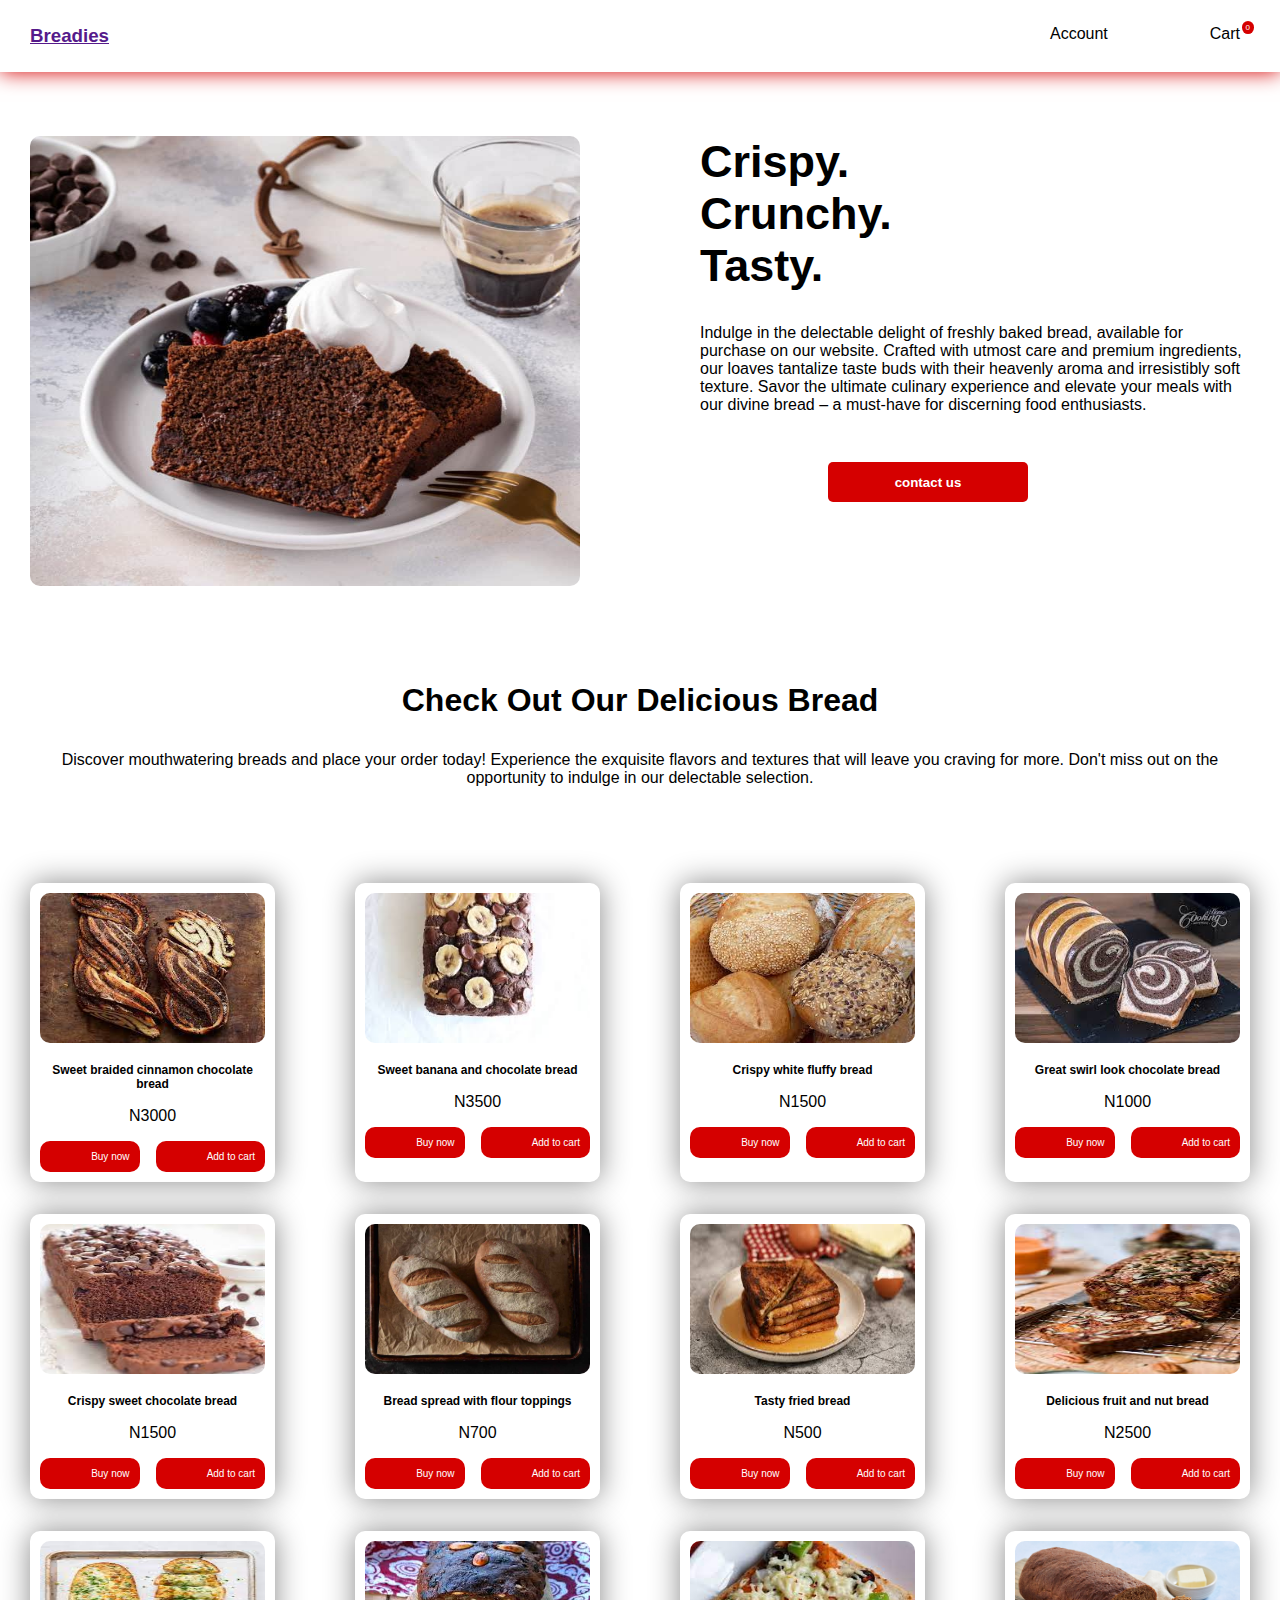
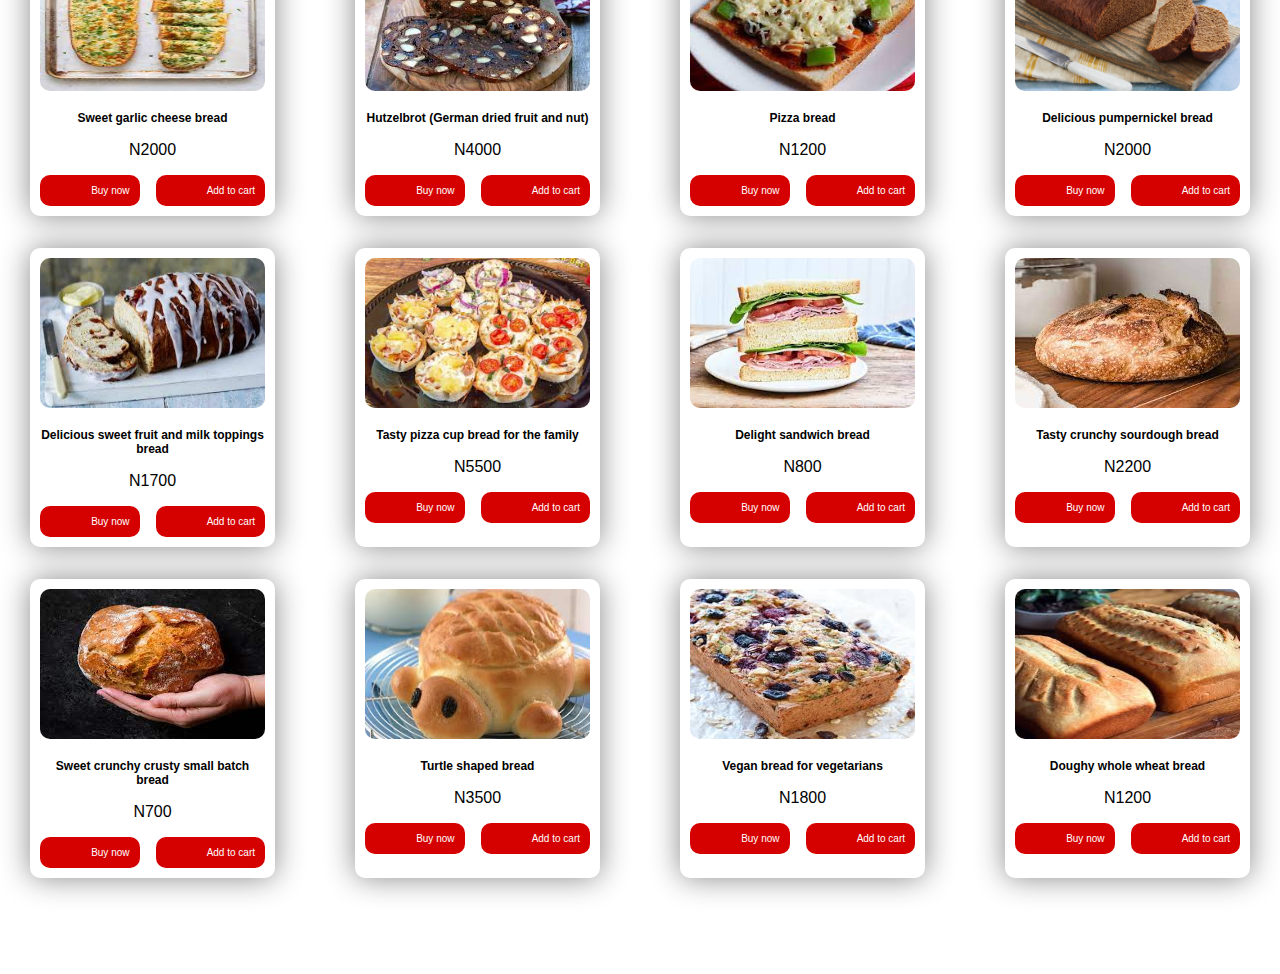
==== index.html @ e0b320e6 "first commit" ====
<!DOCTYPE html>
<html lang="en">

<head>
    <meta charset="UTF-8">
    <meta ="viewport" content="width=device-width, initial-scale=1.0">
    <title>Breadies</title>
    <link rel="stylesheet" href="./style/home.css">
    <link rel="stylesheet" href="https://cdnjs.cloudflare.com/ajax/libs/font-awesome/6.4.0/css/all.min.css"
        integrity="sha512-iecdLmaskl7CVkqkXNQ/ZH/XLlvWZOJyj7Yy7tcenmpD1ypASozpmT/E0iPtmFIB46ZmdtAc9eNBvH0H/ZpiBw=="
        crossorigin="anonymous" referrerpolicy="no-referrer" />
</head>

<body>
    <nav class="nave">
        <div class="logo">
            <h3><a href="">Breadies</a></h3>
            <i class="fa-sharp fa-solid fa-bread-slice"></i>
        </div>
        <div class="user-data">
            <div class="user-account">
                <span>Account</span>
                <i class="fa-solid fa-chevron-down"></i>
                <i class="fa-solid fa-user"></i>
            </div>
            <div class="user-cart">
                <span class="cart-img">Cart</span>
                <i class="fa-solid fa-cart-shopping"></i>
                <span class="cart-count">0</span>
            </div>
        </div>

        <div class="close-modal"></div>

        <div class="dis-user-account">
            <button class="dis-user-signIn">sign in</button>
            <ul class="dis-user-acc-list">
                <li><a href="">My Profile</a></li>
                <li><a href="">Orders</a></li>
            </ul>
        </div>
        <div class="cart-side-bar">
            <div class="items">
                <h3>Items</h3>
                <i class="fa-solid fa-xmark"></i>
            </div>
            <div class="cart-display">
                <div class="cart-display-flex">
                    <img src="./images/chocolate-and-banana.jpeg" alt="">
                    <div class="cart-side-dis">
                        <h5>Banana bread</h5>
                        <span>N3000</span>
                    </div>
                </div>
                <div class="cart-del-or-add">
                    <div class="del">
                        <i class="fa-solid fa-trash"></i>
                        <span>remove</span>
                    </div>
                    <div class="add">
                        <i class="fa-solid fa-minus"></i>
                        <span>O</span>
                        <i class="fa-solid fa-plus"></i>
                    </div>
                </div>
            </div>
            <div class="total">
                <h4>Total:</h4>
                <span>N0</span>
            </div>
            <div class="check-out">
                <button id="checkBtn">checkout(0)</button>
            </div>
        </div>
    </nav>
    <header>
        <div class="head-info">
            <img src="./images/head-bread-cream-toppings.jpg" alt="" class="head-img">
            <div class="head-text">
                <h3>Crispy.</h3>
                <h3>Crunchy.</h3>
                <h3>Tasty.</h3>
                <p>
                    Indulge in the delectable delight of freshly baked bread, available for purchase on our website.
                    Crafted with utmost care and premium ingredients, our loaves tantalize taste buds with their
                    heavenly aroma and irresistibly soft texture. Savor the ultimate culinary experience and elevate
                    your meals with our divine bread – a must-have for discerning food enthusiasts.
                </p>
                <button>contact us</button>
            </div>
        </div>
    </header>
    <main>
        <div class="body-text">
            <h1>Check Out Our Delicious Bread</h1>
            <p>
                Discover mouthwatering breads and place your order today! Experience the exquisite flavors and textures
                that will leave you craving for more. Don't miss out on the opportunity to indulge in our delectable
                selection.
            </p>
        </div>

        <div class="breads">
            <div class="bread-items">
                <img src="./images/braided-cinnamon-chocolate.jpeg" alt="">
                <h3>Sweet braided cinnamon chocolate bread</h3>
                <span>N3000</span>
                <div class="check">
                    <div class="buy">
                        <i class="fa-solid fa-bag-shopping"></i>
                        <p>Buy now</p>
                    </div>
                    <div class="order">
                        <i class="fa-solid fa-cart-shopping"></i>
                        <p>Add to cart</p>
                    </div>
                </div>
            </div>
            <div class="bread-items">
                <img src="./images/chocolate-and-banana.jpeg" alt="">
                <h3>Sweet banana and chocolate bread</h3>
                <span>N3500</span>
                <div class="check">
                    <div class="buy">
                        <i class="fa-solid fa-bag-shopping"></i>
                        <p>Buy now</p>
                    </div>
                    <div class="order">
                        <i class="fa-solid fa-cart-shopping"></i>
                        <p>Add to cart</p>
                    </div>
                </div>
            </div>
            <div class="bread-items">
                <img src="./images/crispy.jpeg" alt="">
                <h3>Crispy white fluffy bread</h3>
                <span>N1500</span>
                <div class="check">
                    <div class="buy">
                        <i class="fa-solid fa-bag-shopping"></i>
                        <p>Buy now</p>
                    </div>
                    <div class="order">
                        <i class="fa-solid fa-cart-shopping"></i>
                        <p>Add to cart</p>
                    </div>
                </div>
            </div>
            <div class="bread-items">
                <img src="./images/chocolate-swirl-milk.jpeg" alt="">
                <h3>Great swirl look chocolate bread</h3>
                <span>N1000</span>
                <div class="check">
                    <div class="buy">
                        <i class="fa-solid fa-bag-shopping"></i>
                        <p>Buy now</p>
                    </div>
                    <div class="order">
                        <i class="fa-solid fa-cart-shopping"></i>
                        <p>Add to cart</p>
                    </div>
                </div>
            </div>
            <div class="bread-items">
                <img src="./images/crispy-chocolate.jpeg" alt="">
                <h3>Crispy sweet chocolate bread</h3>
                <span>N1500</span>
                <div class="check">
                    <div class="buy">
                        <i class="fa-solid fa-bag-shopping"></i>
                        <p>Buy now</p>
                    </div>
                    <div class="order">
                        <i class="fa-solid fa-cart-shopping"></i>
                        <p>Add to cart</p>
                    </div>
                </div>
            </div>
            <div class="bread-items">
                <img src="./images/flour-top.jpg" alt="">
                <h3>Bread spread with flour toppings</h3>
                <span>N700</span>
                <div class="check">
                    <div class="buy">
                        <i class="fa-solid fa-bag-shopping"></i>
                        <p>Buy now</p>
                    </div>
                    <div class="order">
                        <i class="fa-solid fa-cart-shopping"></i>
                        <p>Add to cart</p>
                    </div>
                </div>
            </div>
            <div class="bread-items">
                <img src="./images/fried-bread.jpeg" alt="">
                <h3>Tasty fried bread</h3>
                <span>N500</span>
                <div class="check">
                    <div class="buy">
                        <i class="fa-solid fa-bag-shopping"></i>
                        <p>Buy now</p>
                    </div>
                    <div class="order">
                        <i class="fa-solid fa-cart-shopping"></i>
                        <p>Add to cart</p>
                    </div>
                </div>
            </div>
            <div class="bread-items">
                <img src="./images/fruit-and-nut.jpeg" alt="">
                <h3>Delicious fruit and nut bread</h3>
                <span>N2500</span>
                <div class="check">
                    <div class="buy">
                        <i class="fa-solid fa-bag-shopping"></i>
                        <p>Buy now</p>
                    </div>
                    <div class="order">
                        <i class="fa-solid fa-cart-shopping"></i>
                        <p>Add to cart</p>
                    </div>
                </div>
            </div>
            <div class="bread-items">
                <img src="./images/garlic-cheese.jpeg" alt="">
                <h3>Sweet garlic cheese bread</h3>
                <span>N2000</span>
                <div class="check">
                    <div class="buy">
                        <i class="fa-solid fa-bag-shopping"></i>
                        <p>Buy now</p>
                    </div>
                    <div class="order">
                        <i class="fa-solid fa-cart-shopping"></i>
                        <p>Add to cart</p>
                    </div>
                </div>
            </div>
            <div class="bread-items">
                <img src="./images/hutzelbrot-german-dried-fruit-and-nut.jpeg" alt="">
                <h3>Hutzelbrot (German dried fruit and nut)</h3>
                <span>N4000</span>
                <div class="check">
                    <div class="buy">
                        <i class="fa-solid fa-bag-shopping"></i>
                        <p>Buy now</p>
                    </div>
                    <div class="order">
                        <i class="fa-solid fa-cart-shopping"></i>
                        <p>Add to cart</p>
                    </div>
                </div>
            </div>
            <div class="bread-items">
                <img src="./images/pizza-bread.jpeg" alt="">
                <h3>Pizza bread</h3>
                <span>N1200</span>
                <div class="check">
                    <div class="buy">
                        <i class="fa-solid fa-bag-shopping"></i>
                        <p>Buy now</p>
                    </div>
                    <div class="order">
                        <i class="fa-solid fa-cart-shopping"></i>
                        <p>Add to cart</p>
                    </div>
                </div>
            </div>
            <div class="bread-items">
                <img src="./images/Pumpernickel-bread.jpg" alt="">
                <h3>Delicious pumpernickel bread</h3>
                <span>N2000</span>
                <div class="check">
                    <div class="buy">
                        <i class="fa-solid fa-bag-shopping"></i>
                        <p>Buy now</p>
                    </div>
                    <div class="order">
                        <i class="fa-solid fa-cart-shopping"></i>
                        <p>Add to cart</p>
                    </div>
                </div>
            </div>
            <div class="bread-items">
                <img src="./images/fruit-and-milk-toppings.jpeg" alt="">
                <h3>Delicious sweet fruit and milk toppings bread</h3>
                <span>N1700</span>
                <div class="check">
                    <div class="buy">
                        <i class="fa-solid fa-bag-shopping"></i>
                        <p>Buy now</p>
                    </div>
                    <div class="order">
                        <i class="fa-solid fa-cart-shopping"></i>
                        <p>Add to cart</p>
                    </div>
                </div>
            </div>
            <div class="bread-items">
                <img src="./images/pizza-cup-bread.jpeg" alt="">
                <h3>Tasty pizza cup bread for the family</h3>
                <span>N5500</span>
                <div class="check">
                    <div class="buy">
                        <i class="fa-solid fa-bag-shopping"></i>
                        <p>Buy now</p>
                    </div>
                    <div class="order">
                        <i class="fa-solid fa-cart-shopping"></i>
                        <p>Add to cart</p>
                    </div>
                </div>
            </div>
            <div class="bread-items">
                <img src="./images/sandwich-bread.jpeg" alt="">
                <h3>Delight sandwich bread</h3>
                <span>N800</span>
                <div class="check">
                    <div class="buy">
                        <i class="fa-solid fa-bag-shopping"></i>
                        <p>Buy now</p>
                    </div>
                    <div class="order">
                        <i class="fa-solid fa-cart-shopping"></i>
                        <p>Add to cart</p>
                    </div>
                </div>
            </div>
            <div class="bread-items">
                <img src="./images/sourdough-bread.jpeg" alt="">
                <h3>Tasty crunchy sourdough bread</h3>
                <span>N2200</span>
                <div class="check">
                    <div class="buy">
                        <i class="fa-solid fa-bag-shopping"></i>
                        <p>Buy now</p>
                    </div>
                    <div class="order">
                        <i class="fa-solid fa-cart-shopping"></i>
                        <p>Add to cart</p>
                    </div>
                </div>
            </div>
            <div class="bread-items">
                <img src="./images/small-batch-crusty.jpeg" alt="">
                <h3>Sweet crunchy crusty small batch bread</h3>
                <span>N700</span>
                <div class="check">
                    <div class="buy">
                        <i class="fa-solid fa-bag-shopping"></i>
                        <p>Buy now</p>
                    </div>
                    <div class="order">
                        <i class="fa-solid fa-cart-shopping"></i>
                        <p>Add to cart</p>
                    </div>
                </div>
            </div>
            <div class="bread-items">
                <img src="./images/turtle-bread.jpeg" alt="">
                <h3>Turtle shaped bread</h3>
                <span>N3500</span>
                <div class="check">
                    <div class="buy">
                        <i class="fa-solid fa-bag-shopping"></i>
                        <p>Buy now</p>
                    </div>
                    <div class="order">
                        <i class="fa-solid fa-cart-shopping"></i>
                        <p>Add to cart</p>
                    </div>
                </div>
            </div>
            <div class="bread-items">
                <img src="./images/vegan-bread.jpeg" alt="">
                <h3>Vegan bread for vegetarians</h3>
                <span>N1800</span>
                <div class="check">
                    <div class="buy">
                        <i class="fa-solid fa-bag-shopping"></i>
                        <p>Buy now</p>
                    </div>
                    <div class="order">
                        <i class="fa-solid fa-cart-shopping"></i>
                        <p>Add to cart</p>
                    </div>
                </div>
            </div>
            <div class="bread-items">
                <img src="./images/whole-wheat.jpeg" alt="">
                <h3>Doughy whole wheat bread</h3>
                <span>N1200</span>
                <div class="check">
                    <div class="buy">
                        <i class="fa-solid fa-bag-shopping"></i>
                        <p>Buy now</p>
                    </div>
                    <div class="order">
                        <i class="fa-solid fa-cart-shopping"></i>
                        <p>Add to cart</p>
                    </div>
                </div>
            </div>
        </div>
    </main>

    <!-- <footer>
        <div class="footer-list">
            <div class="foot1 foot-diff">
                <h3>Breadies <i class="fa-sharp fa-solid fa-bread-slice"></i></h3>
                <p>
                    Lorem, ipsum dolor sit amet consectetur adipisicing elit. Consectetur, illum.
                </p>
                <ul>
                    <li><i class="fa-brands fa-facebook"></i></li>
                    <li><i class="fa-brands fa-instagram"></i></li>
                    <li><i class="fa-brands fa-twitter"></i></li>
                    <li><i class="fa-brands fa-github"></i></li>
                    <li><i class="fa-brands fa-telegram"></i></li>
                </ul>
            </div>
            <div class="foot1">
                <h3>Useful links</h3>
                <ul>
                    <li>About us</li>
                    <li>Event planner</li>
                    <li>Our Head Quarter</li>
                    <li>Online reservations</li>
                </ul>
            </div>
            <div class="foot1 foot-diff2">
                <h3>Office Info</h3>
                <ul>
                    <li><i class="fa-solid fa-phone foot-diff-icon"></i> +234-703-856-0337</li>
                    <li><i class="fa-solid fa-envelopes-bulk foot-diff-icon"></i> agbamalu247@webmail.com</li>
                    <li><i class="fa-solid fa-location-dot foot-diff-icon"></i> 36, Jubrila street, Washington, London</li>
                    <li><i class="fa-solid fa-clock foot-diff-icon"></i> <b>Mon - Fri 9:00am - 9:pm</b></li>
                </ul>
            </div>
            <div class="foot1 foot-diff3">
                <h3>Subscribe now</h3>
                <p>
                    Lorem ipsum, dolor sit amet consectetur adipisicing elit. Eveniet facere dolor labore! Placeat accusamus eum deserunt consequatur. Fuga dolores ad harum officia ducimus, illo illum!
                </p>
                <input type="email" id="foot-mail" placeholder='Email account' />
                <button>subscribe now</button>
            </div>
        </div>
        <div class="foot-copy-right">
            <p>© 2021 - 2023 Lazycook.com</p>
        </div>
    </footer> -->

    <script src="./java.js"></script>
</body>

</html>
---- style/home.css ----
* {
    padding: 0;
    margin: 0;
    box-sizing: border-box;
}

body {
    font-family: Verdana, Geneva, Tahoma, sans-serif;
}

:root {
    --primary-color: #ffffff;
    --secondary-color: #898989;
    --intermediate-color: #d50000;
    --bg-color: #00008b;
}

/* navbar info */

.nave,
.logo,
.user-data,
.user-account,
.user-cart,
.cart-side-bar .items {
    display: flex;
}

.nave {
    width: 100%;
    justify-content: space-between;
    padding: 25px 30px;
    background-color: var(--primary-color);
    box-shadow: 0 0 20px var(--intermediate-color);
}

.logo h3 {
    margin-right: 1rem;
}

.logo .fa-bread-slice {
    color: var(--intermediate-color);
    font-size: 22px;
}

.user-data {
    width: 200px;
    justify-content: space-between;
}

.user-account span,
.user-cart span {
    margin-right: 10px;
}

.user-account i,
.user-cart i {
    font-size: 18px;
}

.user-cart,
.user-account {
    cursor: pointer;
}

.user-account .fa-user {
    display: none;
}

.user-cart {
    position: relative;
}

.user-cart .cart-count {
    padding: 2px 4px;
    background-color: var(--intermediate-color);
    color: var(--primary-color);
    border-radius: 50%;
    position: absolute;
    top: -4px;
    right: -4px;
    font-size: 8px;
    margin: 0 !important;
}

.close-modal {
    width: 100vw;
    height: 100%;
    position: absolute;
    left: 0;
    top: 0;
    z-index: 2;
    background-color: #89898980;
    display: none;
}

.dis-user-account {
    position: absolute;
    top: 3.5rem;
    right: 6rem;
    z-index: 3;
    width: 200px;
    height: auto;
    border-radius: 10px;
    box-shadow: 2px 4px 17px #000000;
    padding: 10px;
    text-align: center;
    background-color: var(--primary-color);
    display: none;
}

.dis-user-account .dis-user-signIn {
    width: 100%;
    background-color: var(--intermediate-color);
    border: none;
    border-radius: 10px;
    height: 40px;
    color: var(--primary-color);
    font-weight: 700;
    transition: .8s;
    margin-bottom: 10px;
}

.dis-user-account .dis-user-signIn:hover {
    background-color: #ab0000;
}

.dis-user-account ul li {
    list-style: none;
    line-height: 40px;
    transition: .8s;
}

.dis-user-account ul li:hover {
    background-color: #89898956;
    border-radius: 5px;
}

.dis-user-account ul li a {
    text-decoration: none;
    color: #000000;
}

.cart-side-bar {
    position: fixed;
    right: 0;
    top: 0;
    z-index: 1;
    width: 300px;
    height: 100vh;
    background-color: var(--primary-color);
    padding: 15px;
    box-shadow: 4px 0 16px var(--intermediate-color);
    overflow: scroll;
    display: none;
}

.cart-side-bar .items {
    width: 100%;
    justify-content: space-between;
    margin-bottom: 1rem;
}

.cart-display {
    border: 1px solid var(--intermediate-color);
    border-radius: 10px;
    padding: 10px;
    margin-bottom: 10px;
}

.cart-display-flex {
    display: flex;
}

.cart-display-flex img {
    width: 70px;
    height: 70px;
    border-radius: 5px;
}

.cart-display-flex .cart-side-dis {
    width: 100%;
    text-align: start;
    padding: 5px 0 0 10px;
}

.cart-display-flex .cart-side-dis h5 {
    margin-bottom: 10px;
}

.cart-display-flex .cart-side-dis span {
    color: var(--intermediate-color);
}

.cart-display .cart-del-or-add {
    display: flex;
    justify-content: space-between;
    margin-top: 1rem;
    width: 100%;
}

.cart-display .cart-del-or-add .del {
    color: var(--intermediate-color);
}

.cart-display .cart-del-or-add .del span {
    margin-left: 5px;
}

.cart-display .cart-del-or-add .add i {
    padding: 6px;
    background-color: var(--intermediate-color);
    color: #ffffff;
    border-radius: 5px;
    font-size: 10px;
}

.cart-display .cart-del-or-add .add .fa-minus {
    margin-right: 5px;
}

.cart-display .cart-del-or-add .add .fa-plus {
    margin-left: 5px;
}

.total {
    width: 100%;
    display: flex;
    justify-content: space-between;
    margin-top: 2rem;
}

.check-out {
    width: 100%;
}

.check-out button {
    height: 40px;
    width: 100%;
    border: none;
    background-color: var(--intermediate-color);
    color: #ffffff;
    border-radius: 10px;
    margin-top: 4em;
}

/* header */

header {
    margin-top: 4rem;
}

.head-info {
    width: 100%;
    display: flex;
    justify-content: space-between;
    padding: 0 30px;
}

.head-info img {
    width: 550px;
    height: 450px;
    border-radius: 10px;
}

.head-info .head-text {
    width: 550px;
}

.head-info .head-text h3 {
    font-size: 45px;
}

.head-info .head-text p {
    margin-top: 2rem;
}

.head-info .head-text button {
    width: 200px;
    height: 40px;
    border-radius: 5px;
    border: none;
    margin: 3rem 0 0 8rem;
    color: #ffffff;
    font-weight: 700;
    background-color: var(--intermediate-color);
}

.body-text {
    text-align: center;
    width: 100%;
    margin: 6rem 0;
    padding: 0 30px;
}

.body-text h1 {
    margin-bottom: 2rem;
}

.breads {
    display: grid;
    grid-template-columns: repeat(4, auto);
    row-gap: 2rem;
    column-gap: 5rem;
    padding: 0 30px;
    margin-bottom: 6rem;
}

.bread-items {
    text-align: center;
    background-color: var(--primary-color);
    box-shadow: 0 0 30px var(--secondary-color);
    padding: 10px;
    border-radius: 10px;
    /* width: 230px; */
}

.bread-items img {
    width: 100%;
    height: 150px;
    border-radius: 10px;
}

.bread-items h3 {
    margin: 1rem 0;
    font-size: 12px;
}

.bread-items span {
    font-size: 16px;
}

.bread-items .check {
    color: var(--primary-color);
    width: 100%;
    display: grid;
    grid-template-columns: repeat(2, auto);
    column-gap: 1em;
    margin: 1rem 0 0;
}

.bread-items .check .buy,
.bread-items .check .order {
    background-color: var(--intermediate-color);
    display: flex;
    justify-content: space-between;
    padding: 10px;
    border-radius: 10px;
    cursor: pointer;
}

.bread-items .check .buy p,
.bread-items .check .order p {
    font-size: 10px;
    font-weight: 500;
}

.bread-items .check .buy i,
.bread-items .check .order i {
    font-size: 14px;
}

/* footer */

footer {
    background-color: var(--secondary-color);
    color: var(--primary-color);
}

.footer-list {
    display: grid;
    grid-template-columns: auto auto auto auto;
    padding: 40px 30px;
    margin: 6rem 0 0;
}

.footer-list .fa-bread-slice {
    color: var(--intermediate-color);
    margin-left: 6px;
}

.footer-list .foot1 {
    width: 280px;
}

.footer-list .foot1 h3 {
    font-size: 16px;
    margin-bottom: 10px;
}

.footer-list .foot1 p {
    font-size: 13px;
    margin-bottom: 14px;
}

.footer-list .foot1 ul li {
    display: block;
    line-height: 35px;
    cursor: pointer;
    font-size: 13px;
}

.footer-list .foot-diff ul li {
    display: inline-block;
    margin-left: 15px;
    font-size: 25px;
    transition: .7s;
}

.footer-list .foot-diff2 ul li {
    transition: .7s;
}

.footer-list .foot-diff ul li:hover,
.footer-list .foot-diff2 ul li:hover {
    color: var(--intermediate-color);
}

.footer-list .foot-diff-icon {
    margin-right: 8px;
}

.footer-list .foot-diff3 input {
    display: block;
    margin: 0 0 1rem;
    outline: none;
    border: none;
    padding: 10px;
    width: 100%;
    height: 40px;
    border-radius: 10px;
}

.footer-list .foot-diff3 button {
    width: 150px;
    height: 40px;
    border: none;
    border-radius: 10px;
    font-weight: 500;
    font-size: 14px;
    margin-top: 1rem;
    background-color: var(--intermediate-color);
    color: hsl(0, 0%, 100%);
    transition: .9s;
}

.foot-copy-right {
    width: 100%;
    padding: 20px 0;
    background-color: var(--intermediate-color);
    text-align: center;
    color: var(--primary-color);
}

@media (max-width: 576px) {
    .nave {
        padding: 20px;
    }

    .logo h3 {
        font-size: 14px;
        margin-right: 10px;
    }

    .info {
        font-size: 13px;
        font-weight: 500;
    }

    .logo .fa-bread-slice {
        font-size: 16px;
    }

    .user-data {
        width: 70px;
    }

    .user-account span,
    .user-cart .cart-img,
    .user-account .fa-chevron-down {
        display: none;
    }

    .user-account .fa-user {
        display: block;
    }

    .head-info {
        display: block;
        text-align: center;
    }

    .head-info img {
        height: 350px;
    }

    .head-info img,
    .head-info .head-text {
        width: 100%;
    }

    .head-info .head-text {
        margin-top: 1rem;
    }

    .head-info .head-text button {
        margin: 3rem 0 0;
    }

    .breads {
        grid-template-columns: auto auto;
        column-gap: 2rem;
    }

    .bread-items img {
        height: 120px;
    }

    .bread-items h3 {
        font-size: 10px;
    }

    .bread-items span {
        font-size: 13px;
    }

    .bread-items .check {
        grid-template-columns: auto;
        row-gap: .5rem;
    }

    .bread-items .check .buy,
    .bread-items .check .order {
        justify-content: center;
    }

    .bread-items .check .buy i,
    .bread-items .check .order i {
        margin-right: 10px;
    }

    .footer-list {
        grid-template-columns: auto auto;
        column-gap: 1.5em;
        row-gap: 2em;
    }

    .footer-list .foot-diff ul li {
        font-size: 20px;
    }


    .footer-list .foot1 {
        width: auto;
    }
}

@media (max-width: 428px) {
    .breads {
        grid-template-columns: auto;
        justify-content: center;
    }

    .bread-items {
        width: 200px;
    }

    .footer-list {
        grid-template-columns: auto;
    }
}
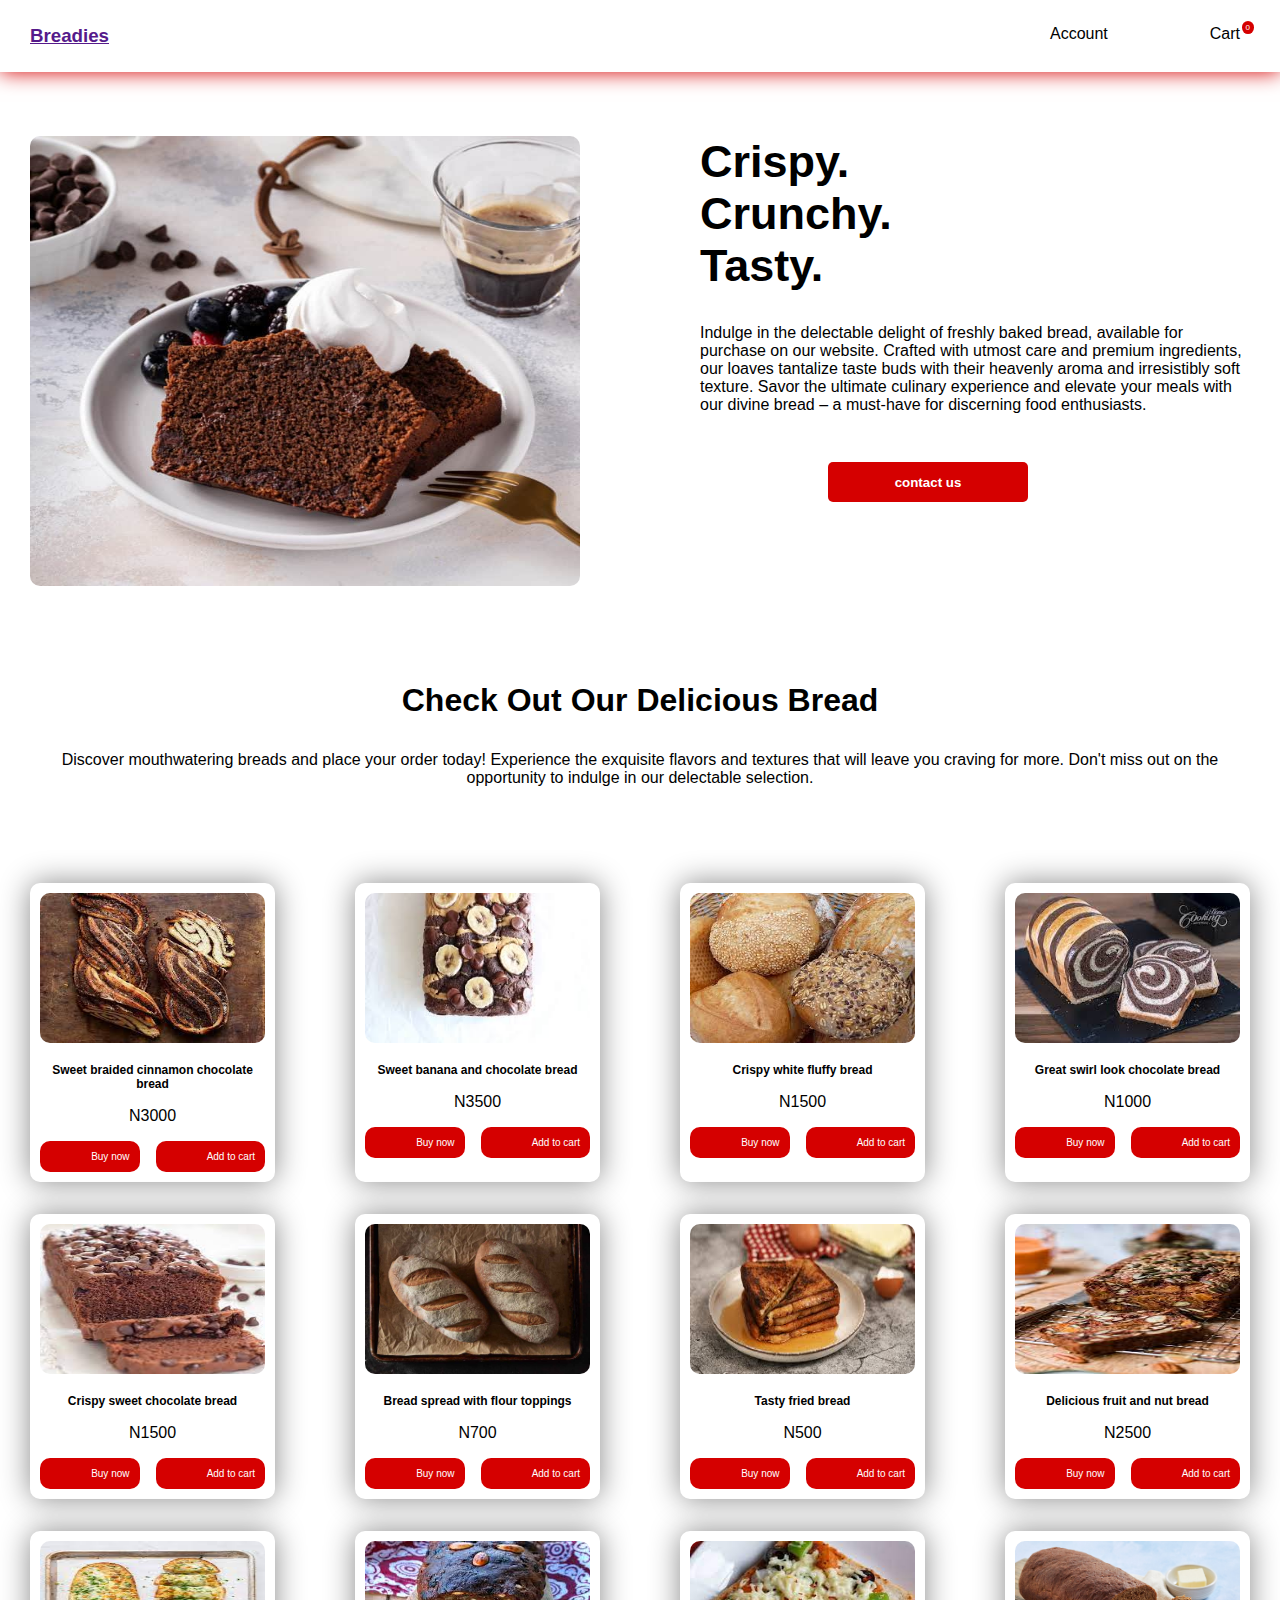
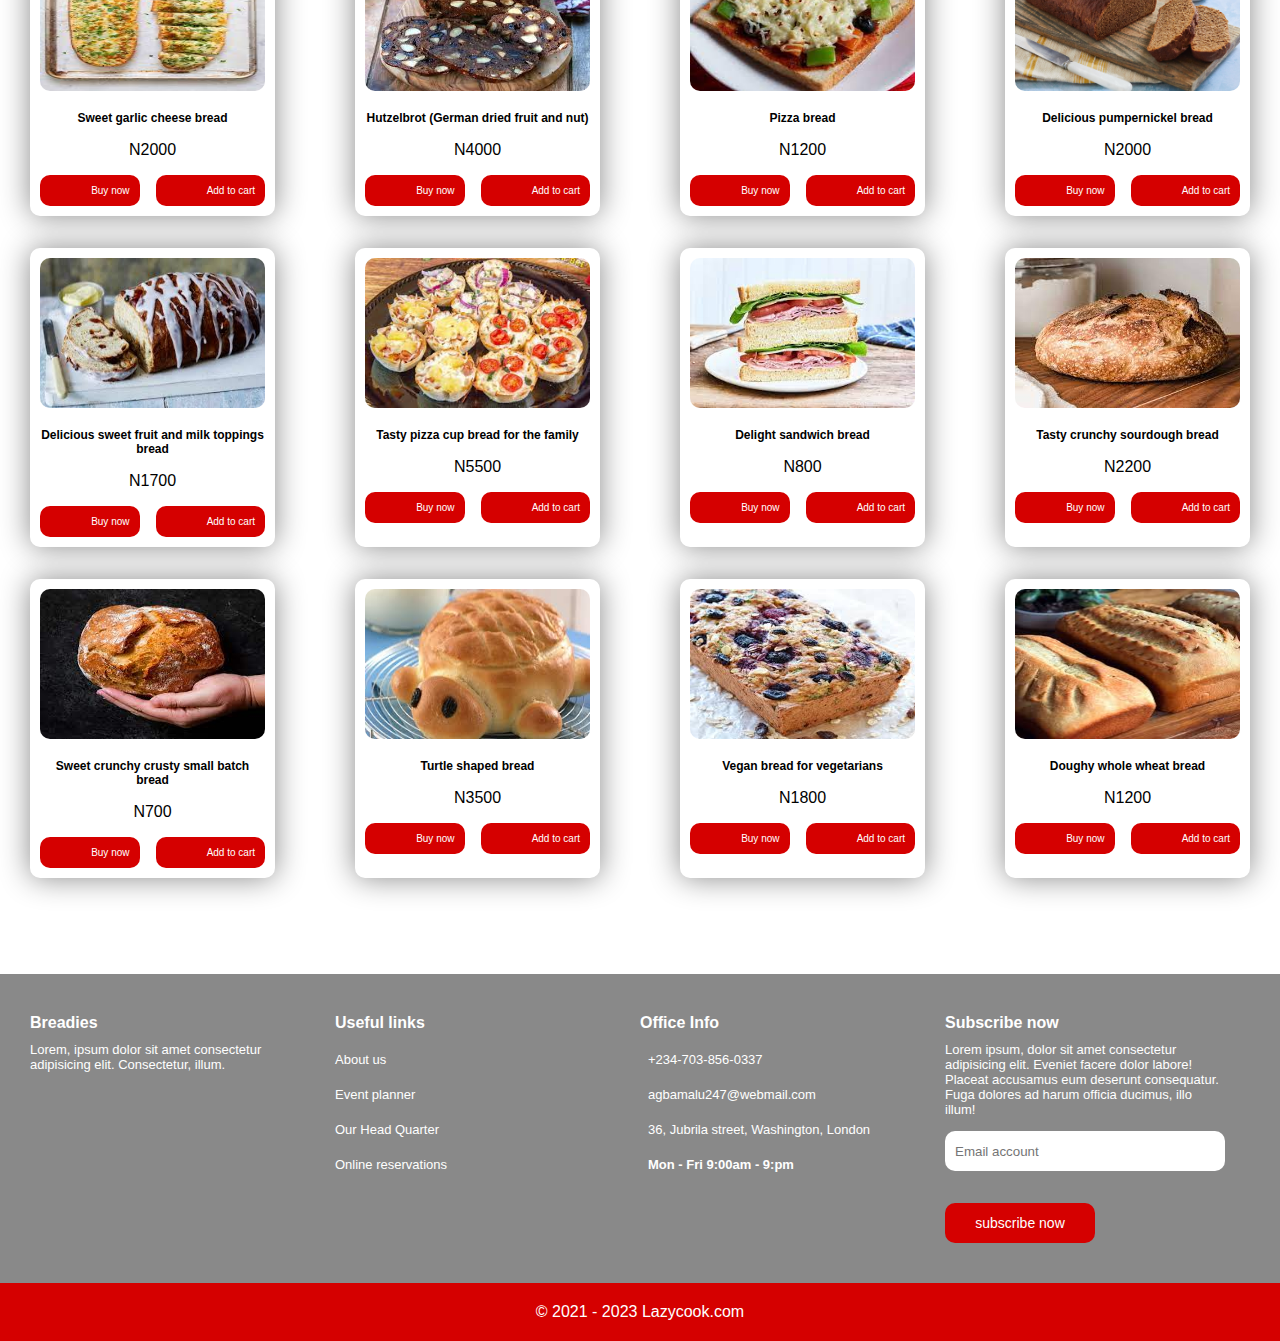
==== commit 05f4afc5: "got-error" ====
--- a/index.html
+++ b/index.html
@@ -3,7 +3,8 @@
 
 <head>
     <meta charset="UTF-8">
-    <meta ="viewport" content="width=device-width, initial-scale=1.0">
+    <meta http-equiv="X-UA-Compatible" content="IE=edge">
+    <meta name="viewport" content="width=device-width, initial-scale=1.0">
     <title>Breadies</title>
     <link rel="stylesheet" href="./style/home.css">
     <link rel="stylesheet" href="https://cdnjs.cloudflare.com/ajax/libs/font-awesome/6.4.0/css/all.min.css"
@@ -404,7 +405,7 @@
         </div>
     </main>
 
-    <!-- <footer>
+    <footer>
         <div class="footer-list">
             <div class="foot1 foot-diff">
                 <h3>Breadies <i class="fa-sharp fa-solid fa-bread-slice"></i></h3>
@@ -449,7 +450,7 @@
         <div class="foot-copy-right">
             <p>© 2021 - 2023 Lazycook.com</p>
         </div>
-    </footer> -->
+    </footer>
 
     <script src="./java.js"></script>
 </body>
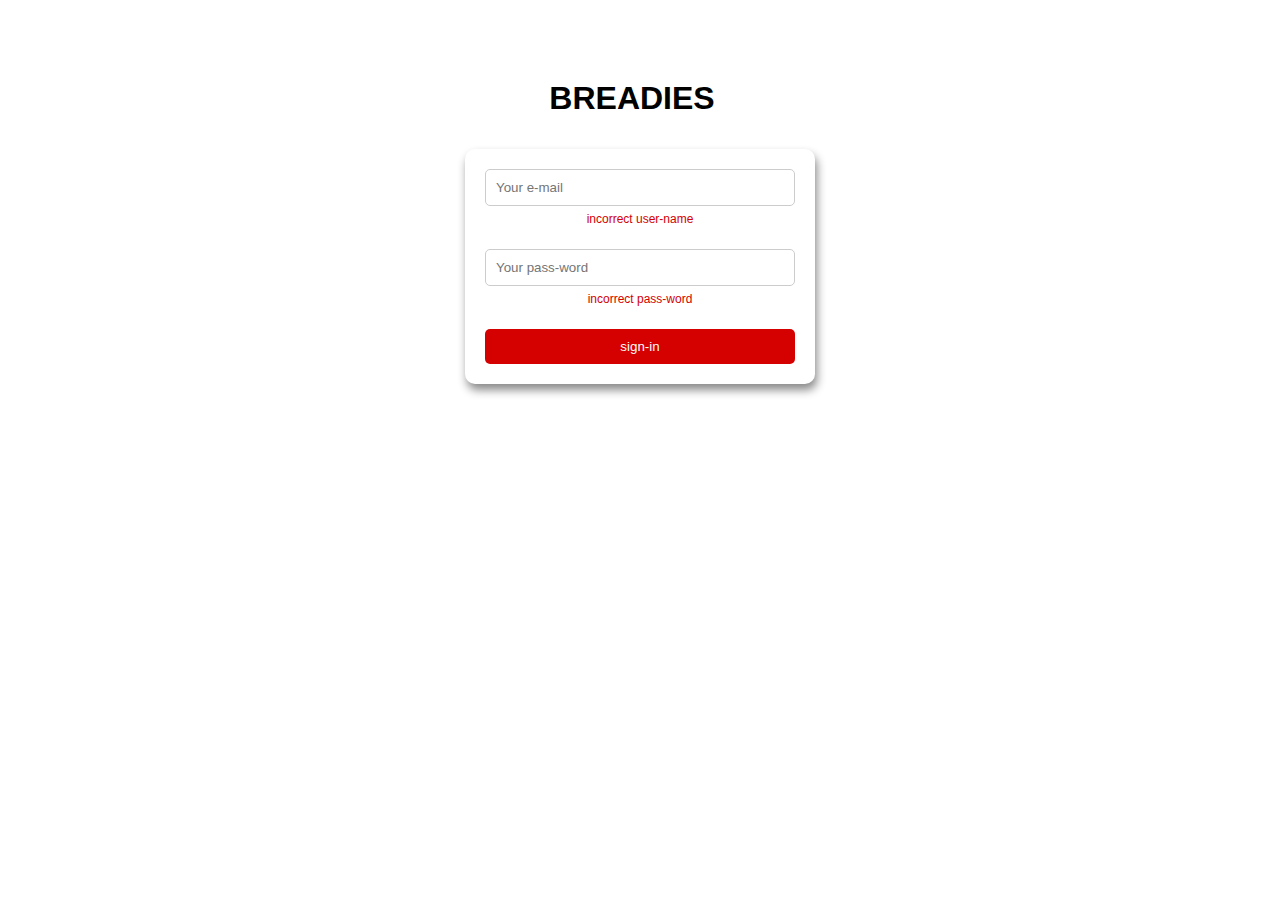
==== commit 6ea2dea9: "eidted" ====
--- a/index.html
+++ b/index.html
@@ -3,456 +3,24 @@
 
 <head>
     <meta charset="UTF-8">
-    <meta http-equiv="X-UA-Compatible" content="IE=edge">
     <meta name="viewport" content="width=device-width, initial-scale=1.0">
-    <title>Breadies</title>
-    <link rel="stylesheet" href="./style/home.css">
+    <title>Sign-in</title>
+    <link rel="stylesheet" href="./style/signIn.css">
     <link rel="stylesheet" href="https://cdnjs.cloudflare.com/ajax/libs/font-awesome/6.4.0/css/all.min.css"
-        integrity="sha512-iecdLmaskl7CVkqkXNQ/ZH/XLlvWZOJyj7Yy7tcenmpD1ypASozpmT/E0iPtmFIB46ZmdtAc9eNBvH0H/ZpiBw=="
-        crossorigin="anonymous" referrerpolicy="no-referrer" />
-</head>
-
+    integrity="sha512-iecdLmaskl7CVkqkXNQ/ZH/XLlvWZOJyj7Yy7tcenmpD1ypASozpmT/E0iPtmFIB46ZmdtAc9eNBvH0H/ZpiBw=="
+    crossorigin="anonymous" referrerpolicy="no-referrer" />
+    
 <body>
-    <nav class="nave">
-        <div class="logo">
-            <h3><a href="">Breadies</a></h3>
-            <i class="fa-sharp fa-solid fa-bread-slice"></i>
-        </div>
-        <div class="user-data">
-            <div class="user-account">
-                <span>Account</span>
-                <i class="fa-solid fa-chevron-down"></i>
-                <i class="fa-solid fa-user"></i>
-            </div>
-            <div class="user-cart">
-                <span class="cart-img">Cart</span>
-                <i class="fa-solid fa-cart-shopping"></i>
-                <span class="cart-count">0</span>
-            </div>
-        </div>
-
-        <div class="close-modal"></div>
-
-        <div class="dis-user-account">
-            <button class="dis-user-signIn">sign in</button>
-            <ul class="dis-user-acc-list">
-                <li><a href="">My Profile</a></li>
-                <li><a href="">Orders</a></li>
-            </ul>
-        </div>
-        <div class="cart-side-bar">
-            <div class="items">
-                <h3>Items</h3>
-                <i class="fa-solid fa-xmark"></i>
-            </div>
-            <div class="cart-display">
-                <div class="cart-display-flex">
-                    <img src="./images/chocolate-and-banana.jpeg" alt="">
-                    <div class="cart-side-dis">
-                        <h5>Banana bread</h5>
-                        <span>N3000</span>
-                    </div>
-                </div>
-                <div class="cart-del-or-add">
-                    <div class="del">
-                        <i class="fa-solid fa-trash"></i>
-                        <span>remove</span>
-                    </div>
-                    <div class="add">
-                        <i class="fa-solid fa-minus"></i>
-                        <span>O</span>
-                        <i class="fa-solid fa-plus"></i>
-                    </div>
-                </div>
-            </div>
-            <div class="total">
-                <h4>Total:</h4>
-                <span>N0</span>
-            </div>
-            <div class="check-out">
-                <button id="checkBtn">checkout(0)</button>
-            </div>
-        </div>
-    </nav>
-    <header>
-        <div class="head-info">
-            <img src="./images/head-bread-cream-toppings.jpg" alt="" class="head-img">
-            <div class="head-text">
-                <h3>Crispy.</h3>
-                <h3>Crunchy.</h3>
-                <h3>Tasty.</h3>
-                <p>
-                    Indulge in the delectable delight of freshly baked bread, available for purchase on our website.
-                    Crafted with utmost care and premium ingredients, our loaves tantalize taste buds with their
-                    heavenly aroma and irresistibly soft texture. Savor the ultimate culinary experience and elevate
-                    your meals with our divine bread – a must-have for discerning food enthusiasts.
-                </p>
-                <button>contact us</button>
-            </div>
-        </div>
-    </header>
-    <main>
-        <div class="body-text">
-            <h1>Check Out Our Delicious Bread</h1>
-            <p>
-                Discover mouthwatering breads and place your order today! Experience the exquisite flavors and textures
-                that will leave you craving for more. Don't miss out on the opportunity to indulge in our delectable
-                selection.
-            </p>
-        </div>
-
-        <div class="breads">
-            <div class="bread-items">
-                <img src="./images/braided-cinnamon-chocolate.jpeg" alt="">
-                <h3>Sweet braided cinnamon chocolate bread</h3>
-                <span>N3000</span>
-                <div class="check">
-                    <div class="buy">
-                        <i class="fa-solid fa-bag-shopping"></i>
-                        <p>Buy now</p>
-                    </div>
-                    <div class="order">
-                        <i class="fa-solid fa-cart-shopping"></i>
-                        <p>Add to cart</p>
-                    </div>
-                </div>
-            </div>
-            <div class="bread-items">
-                <img src="./images/chocolate-and-banana.jpeg" alt="">
-                <h3>Sweet banana and chocolate bread</h3>
-                <span>N3500</span>
-                <div class="check">
-                    <div class="buy">
-                        <i class="fa-solid fa-bag-shopping"></i>
-                        <p>Buy now</p>
-                    </div>
-                    <div class="order">
-                        <i class="fa-solid fa-cart-shopping"></i>
-                        <p>Add to cart</p>
-                    </div>
-                </div>
-            </div>
-            <div class="bread-items">
-                <img src="./images/crispy.jpeg" alt="">
-                <h3>Crispy white fluffy bread</h3>
-                <span>N1500</span>
-                <div class="check">
-                    <div class="buy">
-                        <i class="fa-solid fa-bag-shopping"></i>
-                        <p>Buy now</p>
-                    </div>
-                    <div class="order">
-                        <i class="fa-solid fa-cart-shopping"></i>
-                        <p>Add to cart</p>
-                    </div>
-                </div>
-            </div>
-            <div class="bread-items">
-                <img src="./images/chocolate-swirl-milk.jpeg" alt="">
-                <h3>Great swirl look chocolate bread</h3>
-                <span>N1000</span>
-                <div class="check">
-                    <div class="buy">
-                        <i class="fa-solid fa-bag-shopping"></i>
-                        <p>Buy now</p>
-                    </div>
-                    <div class="order">
-                        <i class="fa-solid fa-cart-shopping"></i>
-                        <p>Add to cart</p>
-                    </div>
-                </div>
-            </div>
-            <div class="bread-items">
-                <img src="./images/crispy-chocolate.jpeg" alt="">
-                <h3>Crispy sweet chocolate bread</h3>
-                <span>N1500</span>
-                <div class="check">
-                    <div class="buy">
-                        <i class="fa-solid fa-bag-shopping"></i>
-                        <p>Buy now</p>
-                    </div>
-                    <div class="order">
-                        <i class="fa-solid fa-cart-shopping"></i>
-                        <p>Add to cart</p>
-                    </div>
-                </div>
-            </div>
-            <div class="bread-items">
-                <img src="./images/flour-top.jpg" alt="">
-                <h3>Bread spread with flour toppings</h3>
-                <span>N700</span>
-                <div class="check">
-                    <div class="buy">
-                        <i class="fa-solid fa-bag-shopping"></i>
-                        <p>Buy now</p>
-                    </div>
-                    <div class="order">
-                        <i class="fa-solid fa-cart-shopping"></i>
-                        <p>Add to cart</p>
-                    </div>
-                </div>
-            </div>
-            <div class="bread-items">
-                <img src="./images/fried-bread.jpeg" alt="">
-                <h3>Tasty fried bread</h3>
-                <span>N500</span>
-                <div class="check">
-                    <div class="buy">
-                        <i class="fa-solid fa-bag-shopping"></i>
-                        <p>Buy now</p>
-                    </div>
-                    <div class="order">
-                        <i class="fa-solid fa-cart-shopping"></i>
-                        <p>Add to cart</p>
-                    </div>
-                </div>
-            </div>
-            <div class="bread-items">
-                <img src="./images/fruit-and-nut.jpeg" alt="">
-                <h3>Delicious fruit and nut bread</h3>
-                <span>N2500</span>
-                <div class="check">
-                    <div class="buy">
-                        <i class="fa-solid fa-bag-shopping"></i>
-                        <p>Buy now</p>
-                    </div>
-                    <div class="order">
-                        <i class="fa-solid fa-cart-shopping"></i>
-                        <p>Add to cart</p>
-                    </div>
-                </div>
-            </div>
-            <div class="bread-items">
-                <img src="./images/garlic-cheese.jpeg" alt="">
-                <h3>Sweet garlic cheese bread</h3>
-                <span>N2000</span>
-                <div class="check">
-                    <div class="buy">
-                        <i class="fa-solid fa-bag-shopping"></i>
-                        <p>Buy now</p>
-                    </div>
-                    <div class="order">
-                        <i class="fa-solid fa-cart-shopping"></i>
-                        <p>Add to cart</p>
-                    </div>
-                </div>
-            </div>
-            <div class="bread-items">
-                <img src="./images/hutzelbrot-german-dried-fruit-and-nut.jpeg" alt="">
-                <h3>Hutzelbrot (German dried fruit and nut)</h3>
-                <span>N4000</span>
-                <div class="check">
-                    <div class="buy">
-                        <i class="fa-solid fa-bag-shopping"></i>
-                        <p>Buy now</p>
-                    </div>
-                    <div class="order">
-                        <i class="fa-solid fa-cart-shopping"></i>
-                        <p>Add to cart</p>
-                    </div>
-                </div>
-            </div>
-            <div class="bread-items">
-                <img src="./images/pizza-bread.jpeg" alt="">
-                <h3>Pizza bread</h3>
-                <span>N1200</span>
-                <div class="check">
-                    <div class="buy">
-                        <i class="fa-solid fa-bag-shopping"></i>
-                        <p>Buy now</p>
-                    </div>
-                    <div class="order">
-                        <i class="fa-solid fa-cart-shopping"></i>
-                        <p>Add to cart</p>
-                    </div>
-                </div>
-            </div>
-            <div class="bread-items">
-                <img src="./images/Pumpernickel-bread.jpg" alt="">
-                <h3>Delicious pumpernickel bread</h3>
-                <span>N2000</span>
-                <div class="check">
-                    <div class="buy">
-                        <i class="fa-solid fa-bag-shopping"></i>
-                        <p>Buy now</p>
-                    </div>
-                    <div class="order">
-                        <i class="fa-solid fa-cart-shopping"></i>
-                        <p>Add to cart</p>
-                    </div>
-                </div>
-            </div>
-            <div class="bread-items">
-                <img src="./images/fruit-and-milk-toppings.jpeg" alt="">
-                <h3>Delicious sweet fruit and milk toppings bread</h3>
-                <span>N1700</span>
-                <div class="check">
-                    <div class="buy">
-                        <i class="fa-solid fa-bag-shopping"></i>
-                        <p>Buy now</p>
-                    </div>
-                    <div class="order">
-                        <i class="fa-solid fa-cart-shopping"></i>
-                        <p>Add to cart</p>
-                    </div>
-                </div>
-            </div>
-            <div class="bread-items">
-                <img src="./images/pizza-cup-bread.jpeg" alt="">
-                <h3>Tasty pizza cup bread for the family</h3>
-                <span>N5500</span>
-                <div class="check">
-                    <div class="buy">
-                        <i class="fa-solid fa-bag-shopping"></i>
-                        <p>Buy now</p>
-                    </div>
-                    <div class="order">
-                        <i class="fa-solid fa-cart-shopping"></i>
-                        <p>Add to cart</p>
-                    </div>
-                </div>
-            </div>
-            <div class="bread-items">
-                <img src="./images/sandwich-bread.jpeg" alt="">
-                <h3>Delight sandwich bread</h3>
-                <span>N800</span>
-                <div class="check">
-                    <div class="buy">
-                        <i class="fa-solid fa-bag-shopping"></i>
-                        <p>Buy now</p>
-                    </div>
-                    <div class="order">
-                        <i class="fa-solid fa-cart-shopping"></i>
-                        <p>Add to cart</p>
-                    </div>
-                </div>
-            </div>
-            <div class="bread-items">
-                <img src="./images/sourdough-bread.jpeg" alt="">
-                <h3>Tasty crunchy sourdough bread</h3>
-                <span>N2200</span>
-                <div class="check">
-                    <div class="buy">
-                        <i class="fa-solid fa-bag-shopping"></i>
-                        <p>Buy now</p>
-                    </div>
-                    <div class="order">
-                        <i class="fa-solid fa-cart-shopping"></i>
-                        <p>Add to cart</p>
-                    </div>
-                </div>
-            </div>
-            <div class="bread-items">
-                <img src="./images/small-batch-crusty.jpeg" alt="">
-                <h3>Sweet crunchy crusty small batch bread</h3>
-                <span>N700</span>
-                <div class="check">
-                    <div class="buy">
-                        <i class="fa-solid fa-bag-shopping"></i>
-                        <p>Buy now</p>
-                    </div>
-                    <div class="order">
-                        <i class="fa-solid fa-cart-shopping"></i>
-                        <p>Add to cart</p>
-                    </div>
-                </div>
-            </div>
-            <div class="bread-items">
-                <img src="./images/turtle-bread.jpeg" alt="">
-                <h3>Turtle shaped bread</h3>
-                <span>N3500</span>
-                <div class="check">
-                    <div class="buy">
-                        <i class="fa-solid fa-bag-shopping"></i>
-                        <p>Buy now</p>
-                    </div>
-                    <div class="order">
-                        <i class="fa-solid fa-cart-shopping"></i>
-                        <p>Add to cart</p>
-                    </div>
-                </div>
-            </div>
-            <div class="bread-items">
-                <img src="./images/vegan-bread.jpeg" alt="">
-                <h3>Vegan bread for vegetarians</h3>
-                <span>N1800</span>
-                <div class="check">
-                    <div class="buy">
-                        <i class="fa-solid fa-bag-shopping"></i>
-                        <p>Buy now</p>
-                    </div>
-                    <div class="order">
-                        <i class="fa-solid fa-cart-shopping"></i>
-                        <p>Add to cart</p>
-                    </div>
-                </div>
-            </div>
-            <div class="bread-items">
-                <img src="./images/whole-wheat.jpeg" alt="">
-                <h3>Doughy whole wheat bread</h3>
-                <span>N1200</span>
-                <div class="check">
-                    <div class="buy">
-                        <i class="fa-solid fa-bag-shopping"></i>
-                        <p>Buy now</p>
-                    </div>
-                    <div class="order">
-                        <i class="fa-solid fa-cart-shopping"></i>
-                        <p>Add to cart</p>
-                    </div>
-                </div>
-            </div>
-        </div>
-    </main>
-
-    <footer>
-        <div class="footer-list">
-            <div class="foot1 foot-diff">
-                <h3>Breadies <i class="fa-sharp fa-solid fa-bread-slice"></i></h3>
-                <p>
-                    Lorem, ipsum dolor sit amet consectetur adipisicing elit. Consectetur, illum.
-                </p>
-                <ul>
-                    <li><i class="fa-brands fa-facebook"></i></li>
-                    <li><i class="fa-brands fa-instagram"></i></li>
-                    <li><i class="fa-brands fa-twitter"></i></li>
-                    <li><i class="fa-brands fa-github"></i></li>
-                    <li><i class="fa-brands fa-telegram"></i></li>
-                </ul>
-            </div>
-            <div class="foot1">
-                <h3>Useful links</h3>
-                <ul>
-                    <li>About us</li>
-                    <li>Event planner</li>
-                    <li>Our Head Quarter</li>
-                    <li>Online reservations</li>
-                </ul>
-            </div>
-            <div class="foot1 foot-diff2">
-                <h3>Office Info</h3>
-                <ul>
-                    <li><i class="fa-solid fa-phone foot-diff-icon"></i> +234-703-856-0337</li>
-                    <li><i class="fa-solid fa-envelopes-bulk foot-diff-icon"></i> agbamalu247@webmail.com</li>
-                    <li><i class="fa-solid fa-location-dot foot-diff-icon"></i> 36, Jubrila street, Washington, London</li>
-                    <li><i class="fa-solid fa-clock foot-diff-icon"></i> <b>Mon - Fri 9:00am - 9:pm</b></li>
-                </ul>
-            </div>
-            <div class="foot1 foot-diff3">
-                <h3>Subscribe now</h3>
-                <p>
-                    Lorem ipsum, dolor sit amet consectetur adipisicing elit. Eveniet facere dolor labore! Placeat accusamus eum deserunt consequatur. Fuga dolores ad harum officia ducimus, illo illum!
-                </p>
-                <input type="email" id="foot-mail" placeholder='Email account' />
-                <button>subscribe now</button>
-            </div>
-        </div>
-        <div class="foot-copy-right">
-            <p>© 2021 - 2023 Lazycook.com</p>
-        </div>
-    </footer>
-
-    <script src="./java.js"></script>
+    <div class="head-logo">
+        <h1>BREADIES</h1>
+        <i class="fa-sharp fa-solid fa-bread-slice"></i>
+    </div>
+    <form action="/" class="sign-in">
+        <input type="text" id="eMail" placeholder="Your e-mail">
+        <span class="uName-err">incorrect user-name</span>
+        <input type="password" name="" id="#password" placeholder="Your pass-word">
+        <span class="pWord-err">incorrect pass-word</span>
+        <button>sign-in</button>
+    </form>
 </body>
-
 </html>--- a/style/signIn.css
+++ b/style/signIn.css
@@ -0,0 +1,85 @@
+* {
+    padding: 0;
+    margin: 0;
+    box-sizing: border-box;
+}
+
+body {
+    font-family: Verdana, Geneva, Tahoma, sans-serif;
+}
+
+:root {
+    --primary-color: #ffffff;
+    --secondary-color: #898989;
+    --intermediate-color: #d50000;
+}
+
+.head-logo {
+    display: flex;
+    justify-content: center;
+    margin: 5rem 0 2rem;
+}
+
+.head-logo h1 {
+    margin-right: 1rem;
+}
+
+.head-logo .fa-bread-slice {
+    color: var(--intermediate-color);
+    font-size: 34px;
+}
+
+.sign-in {
+    margin: 0 auto;
+    padding: 20px;
+    border-radius: 10px;
+    width: 350px;
+    box-shadow: 2px 6px 10px var(--secondary-color);
+    text-align: center;
+    display: grid;
+    grid-template-columns: auto;
+    row-gap: .4rem;
+}
+
+input[type="text"],
+input[type="password"] {
+    width: 100%;
+    padding: 10px;
+    border: 1px solid #ccc;
+    border-radius: 5px;
+    outline: none;
+}
+
+input[type="password"] {
+    margin-top: 1rem;
+}
+
+button {
+    width: 100%;
+    padding: 10px;
+    background-color: var(--intermediate-color);
+    margin: 1rem 0 0;
+    color: white;
+    border: none;
+    border-radius: 5px;
+    cursor: pointer;
+    transition: .8s;
+}
+
+button:hover {
+    transform: scale(1.1);
+}
+
+span {
+    color: var(--intermediate-color);
+    font-size: 12px;
+    display: block;
+}
+
+@media (max-width: 576px) {
+    .sign-in {
+        width: 100%;
+        box-shadow: none;
+        border-radius: 0;
+    }
+}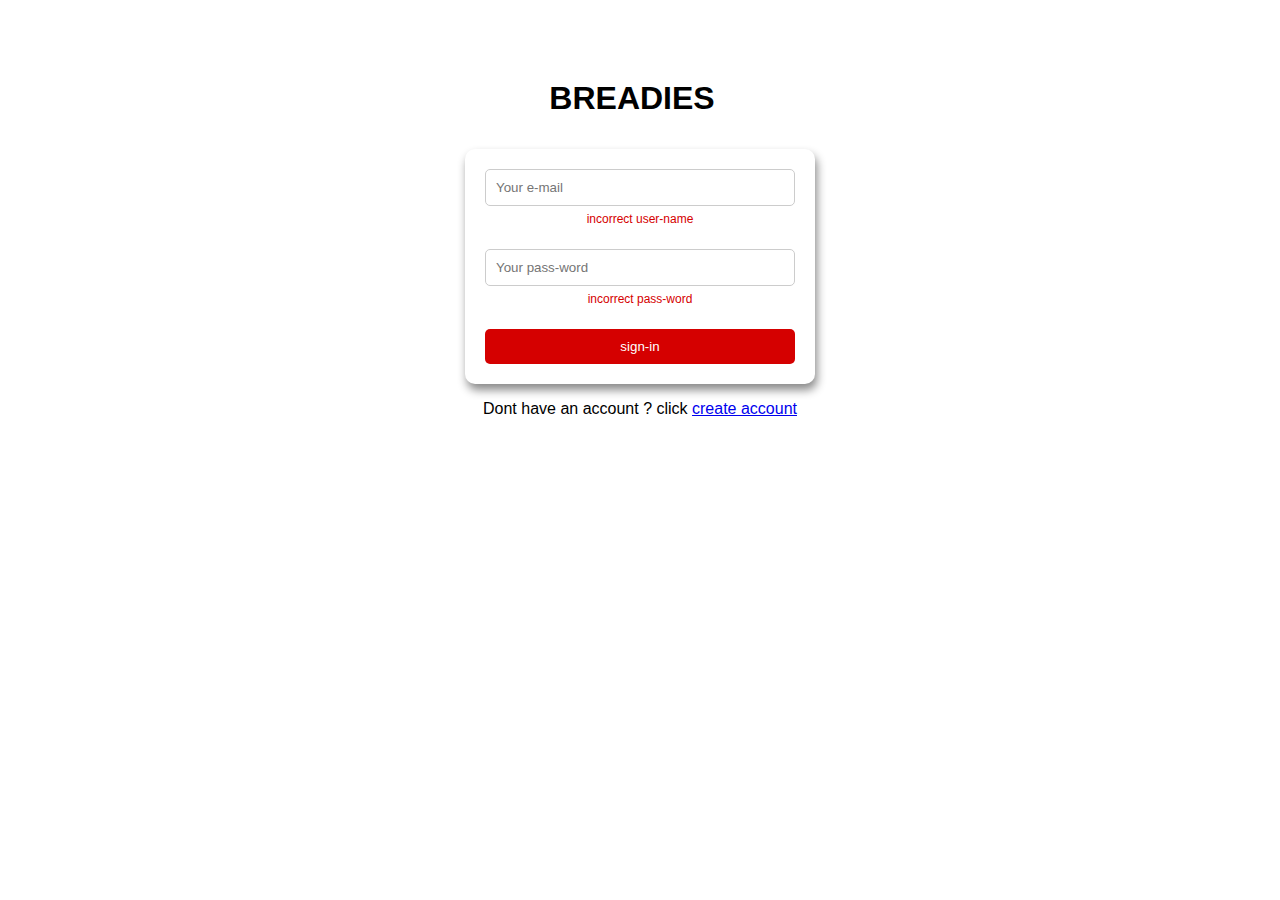
==== commit c84434d3: "link" ====
--- a/index.html
+++ b/index.html
@@ -22,5 +22,8 @@
         <span class="pWord-err">incorrect pass-word</span>
         <button>sign-in</button>
     </form>
+    <div class="redirect">
+        <span>Dont have an account ? click <a href="./signup.html">create account</a></span>
+    </div>
 </body>
 </html>--- a/style/signIn.css
+++ b/style/signIn.css
@@ -70,10 +70,15 @@
     transform: scale(1.1);
 }
 
-span {
+.sign-in span {
     color: var(--intermediate-color);
     font-size: 12px;
     display: block;
+}
+
+.redirect {
+    text-align: center;
+    margin-top: 1rem;
 }
 
 @media (max-width: 576px) {
@@ -82,4 +87,12 @@
         box-shadow: none;
         border-radius: 0;
     }
+
+    .redirect {
+        text-align: start;
+        margin-top: .5rem;
+        width: 100%;
+        padding: 0 20px;
+        font-size: 12px;
+    }
 }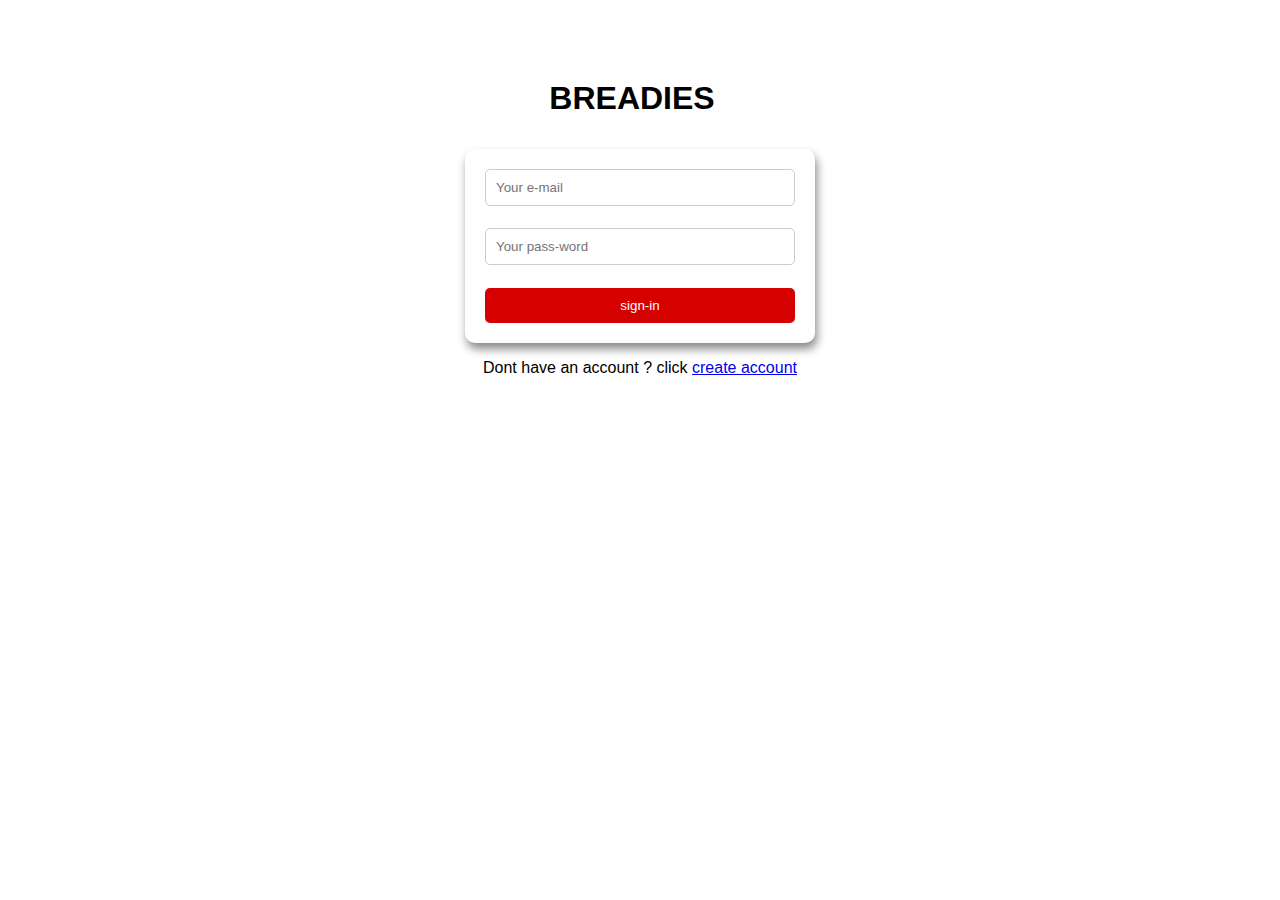
==== commit 38deccb1: "javascript First commit" ====
--- a/index.html
+++ b/index.html
@@ -15,15 +15,17 @@
         <h1>BREADIES</h1>
         <i class="fa-sharp fa-solid fa-bread-slice"></i>
     </div>
-    <form action="/" class="sign-in">
+    <div action="" class="sign-in">
         <input type="text" id="eMail" placeholder="Your e-mail">
-        <span class="uName-err">incorrect user-name</span>
-        <input type="password" name="" id="#password" placeholder="Your pass-word">
+        <span class="uEmail-err">incorrect email address</span>
+        <input type="password" name="" id="password" placeholder="Your pass-word">
         <span class="pWord-err">incorrect pass-word</span>
-        <button>sign-in</button>
-    </form>
+        <button id="btnSignIn">sign-in</button>
+    </div>
     <div class="redirect">
         <span>Dont have an account ? click <a href="./signup.html">create account</a></span>
     </div>
+
+    <script src="./javascriptFolders/signIn.js"></script>
 </body>
 </html>--- a/style/signIn.css
+++ b/style/signIn.css
@@ -54,7 +54,7 @@
     margin-top: 1rem;
 }
 
-button {
+.sign-in button {
     width: 100%;
     padding: 10px;
     background-color: var(--intermediate-color);
@@ -73,7 +73,7 @@
 .sign-in span {
     color: var(--intermediate-color);
     font-size: 12px;
-    display: block;
+    display: none;
 }
 
 .redirect {
